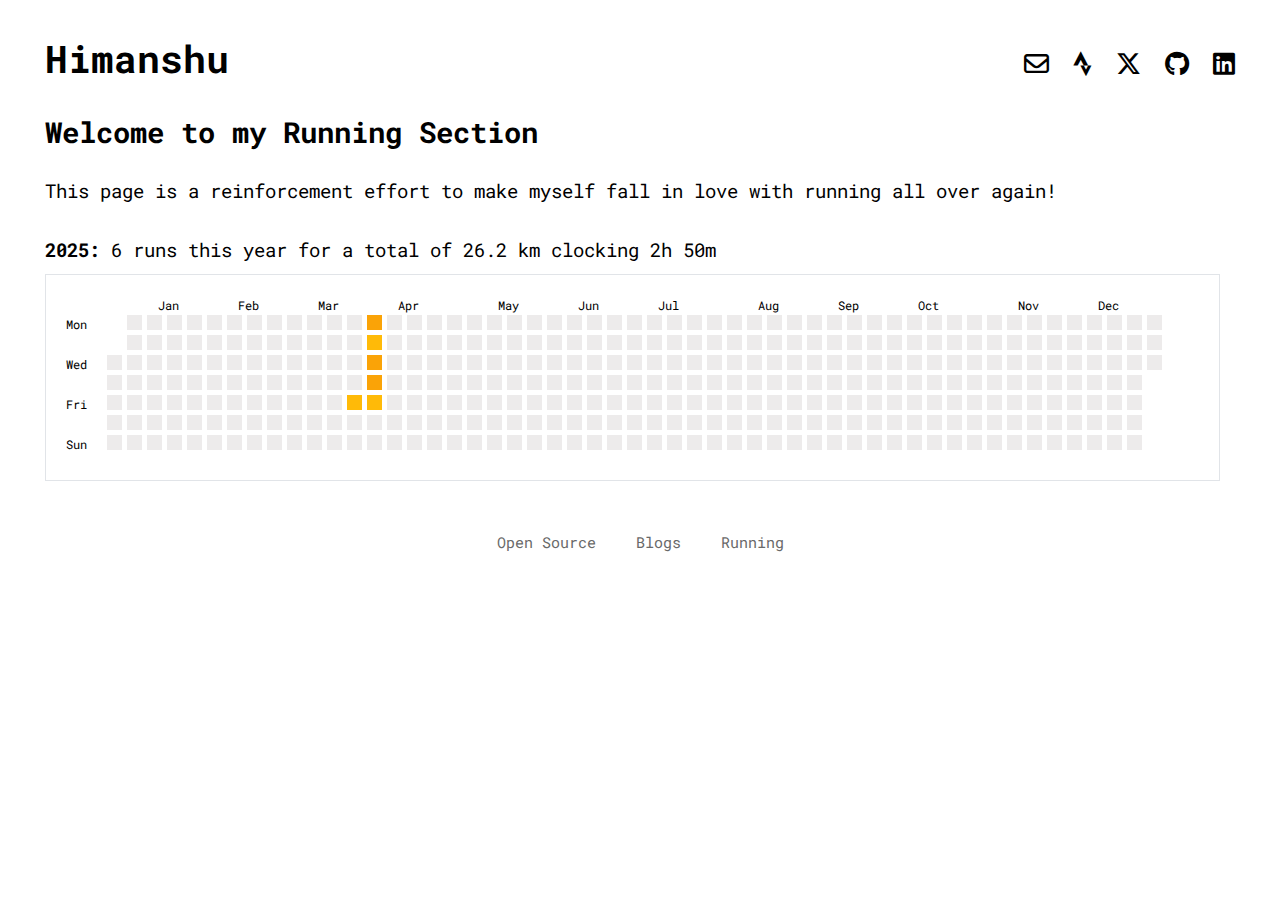
==== running/index.html @ da7d1331 "Update: Migrate to folders" ====
<!doctype html>
<html>
<head>
  <meta charset="utf-8">
  <meta name="viewport" content="width=device-width, initial-scale=1.0">
  <title>Himanshu - Running</title>
  <link rel="stylesheet" href="https://cdnjs.cloudflare.com/ajax/libs/font-awesome/6.5.1/css/all.min.css">
  <link rel="stylesheet" href="/styles.css">
  <link rel="stylesheet" href="https://fonts.googleapis.com/css2?family=Roboto+Mono&display=swap">
  <link rel="icon" href="https://img.icons8.com/?size=100&id=7gn1JUOaj7KZ&format=png&color=000000" type="image/png">

</head>
<body>
<div class="container">
    <div class="main">
        <span class="left"><h1><a href="/" style="color: black; text-decoration: none;">Himanshu</a></h1></span>
        <span class="right">
          <h1>
            <a href="mailto:waitasecant@gmail.com" class="social" style="margin-right: 24px;"><i class="far fa-envelope"></i></a><a href="https://www.strava.com/athletes/waitasecant" target="_blank" class="social" style="margin-right: 24px;"><i class="fab fa-strava"></i></a><a href="https://x.com/intent/follow?screen_name=waitasecant" target="_blank" class="social" style="margin-right: 24px;"><i class="fab fa-x-twitter"></i></a><a href="https://github.com/waitasecant/" target="_blank" class="social" style="margin-right: 24px;"><i class="fab fa-github"></i></a><a href="https://www.linkedin.com/in/waitasecant" target="_blank" class="social"><i class="fab fa-linkedin"></i></a>
          </h1>
        </span>
    </div>
    
    <h2>Welcome to my Running Section</h2>
    <p style="margin-bottom: 30px;">This page is a reinforcement effort to make myself fall in love with running all over again!</p>
    <b>2025: </b><span id="sum25"></span>
    <div class="graph" id="run25">
      <ul class="days">
        <li>Mon</li>
        <li>Tue</li>
        <li>Wed</li>
        <li>Thu</li>
        <li>Fri</li>
        <li>Sat</li>
        <li>Sun</li>
      </ul>
      <div class="scroll-container">
        <ul class="months">
          <li>Jan</li>
          <li>Feb</li>
          <li>Mar</li>
          <li>Apr</li>
          <li>May</li>
          <li>Jun</li>
          <li>Jul</li>
          <li>Aug</li>
          <li>Sep</li>
          <li>Oct</li>
          <li>Nov</li>
          <li>Dec</li>
        </ul>
        <ul class="squares">
          <div id="tooltip" style="visibility: hidden;">
          </div>
        </ul>
      </div>
    </div>  

    <!-- <b>2026: </b><span id="sum26"></span>
    <div class="graph" id="run26">
      <ul class="days">
        <li>Mon</li>
        <li>Tue</li>
        <li>Wed</li>
        <li>Thu</li>
        <li>Fri</li>
        <li>Sat</li>
        <li>Sun</li>
      </ul>
      <div class="scroll-container">
        <ul class="months">
          <li>Jan</li>
          <li>Feb</li>
          <li>Mar</li>
          <li>Apr</li>
          <li>May</li>
          <li>Jun</li>
          <li>Jul</li>
          <li>Aug</li>
          <li>Sep</li>
          <li>Oct</li>
          <li>Nov</li>
          <li>Dec</li>
        </ul>
        <ul class="squares">
          <div id="tooltip" style="visibility: hidden;">
          </div>
        </ul>
      </div>
    </div>   -->

</div>

<footer>
  <a href="/open-source" style="margin: 0px 20px 0px 20px; color: dimgrey; text-decoration: none;" target="_blank">Open Source</a><a href="/blogs" style="margin: 0px 20px 0px 20px; color: dimgrey; text-decoration: none;" target="_blank">Blogs</a><a href="/running" style="margin: 0px 20px 0px 20px; color: dimgrey; text-decoration: none;" target="_blank">Running</a>
</footer>

<script src="/script.js"></script>

</body>
</html>
---- styles.css ----
/* Design fot media queries */
@media (min-width: 1200px) {
  .days {
    padding: 20px 0px 0px 0px;
  }
}

@media (max-width: 1200px) {
  .container {
    max-width: 80%;
    margin: auto;
  }

  .graph {
    display: flex;
    flex-direction: column;
    align-items: flex-end;
  }

  .months {
    display: flex;
    padding-left: 10px;
    overflow-x:visible;
    white-space: nowrap;
  }

  .days {
    padding: 0px 0px 5px 0px;
  }
}

@media (max-width: 568px) {
  .container {
    max-width: 90%;
    margin: auto;
  }

  .main {
    display: flex;
    flex-direction: column;
    align-items:start;
  }

  .left h1 {
    line-height: .8;
    padding: 45px 0px 10px 0px;
  }

  .right h1 {
    line-height: .5;
    padding: 10px 0px 0px 0px;
  }
}

/* Design for all the pages */
body {
  font-family: "Roboto Mono", sans-serif;
  font-size: 19px;
  line-height: 1.5;
  background: #ffffff;
  max-width: 1190px;
  margin: auto;
}

ul {
  list-style-type: none;
}
  
li {
  margin-top: 0px;
  font-family: "Roboto Mono", sans-serif;
}
  
a {
  color: #2A6EA6;
  text-decoration: none;
}

a:hover {
  text-decoration: underline;
}

h1 {
  color: #000;
  clear: both;
  padding-top: 30px;
  margin: 0;
}

a.social {
  margin: 0px;
  font-size: 25px;
  color: rgb(0, 0, 0);
  text-align: right;
}

p {
    text-align: justify;
}

.main {
    display: flex;
    justify-content: space-between;
}

.left {
  text-align: left;
}

.right {
  text-align: right;
}

.left h1 {
  user-select: none;
  -webkit-user-select: none;
  -moz-user-select: none;
  -ms-user-select: none;
}

footer {
  font-size: 15px;
  text-align: center;
  margin: 40px 0px 40px 0px;
}

footer a {
  user-select: none;
  -webkit-user-select: none;
  -moz-user-select: none;
  -ms-user-select: none;
}

/* Design for the running page */
:root {
  --square-size: 15px;
  --square-gap: 5px;
  --week-width: calc(var(--square-size) + var(--square-gap));
  }

.graph {
  padding: 20px;
  border: 1px #e1e4e8 solid;
  margin: 10px 10px 10px 0px;
  font-family: -apple-system, BlinkMacSystemFont, "Segoe UI", Helvetica, Arial, sans-serif, "Apple Color Emoji", "Segoe UI Emoji", "Segoe UI Symbol";
  font-size: 12px;
  display: inline-grid;
  grid-template-areas: "days scroll-container";
  grid-template-columns: auto 1fr;
  grid-gap: 10px;
  -webkit-user-select: none;
  -ms-user-select: none;
  user-select: none;
  max-width: 100%;
}

.scroll-container {
  grid-area: scroll-container;
  overflow-x: auto;
  width: 100%;
  display: flex;
  flex-direction: column;
}

.days {
  grid-area: days;
  /* padding: 20px 0px 0px 0px; */
  margin: 0px;
  grid-template-rows: repeat(7, var(--square-size));
}

.squares {
  grid-area: squares;
  padding: 0px 0px 10px 10px;
  margin: 0px;
  display: grid;
  grid-gap: var(--square-gap);
  grid-template-rows: repeat(7, var(--square-size));
  grid-auto-flow: column;
  grid-auto-columns: var(--square-size);
}

.months {
  grid-area: months;
  display: grid;
  margin: 1px;
  padding: 0px 0px 0px 60px;
  grid-template-columns: calc(var(--week-width) * 4) /* Jan */
                          calc(var(--week-width) * 4) /* Feb */
                          calc(var(--week-width) * 4) /* Mar */
                          calc(var(--week-width) * 5) /* Apr */
                          calc(var(--week-width) * 4) /* May */
                          calc(var(--week-width) * 4) /* Jun */
                          calc(var(--week-width) * 5) /* Jul */
                          calc(var(--week-width) * 4) /* Aug */
                          calc(var(--week-width) * 4) /* Sep */
                          calc(var(--week-width) * 5) /* Oct */
                          calc(var(--week-width) * 4) /* Nov */
                          calc(var(--week-width) * 5) /* Dec */;
}

.days li:nth-child(even) {
  visibility: hidden;
}

.days li {
  margin-bottom: 2px;
}

.squares li {
  background-color: #ffffff;
  transition: background-color 0.3s ease;
}

/* https://coolors.co/palette/03071e-370617-6a040f-9d0208-d00000-dc2f02-e85d04-f48c06-faa307-ffba08 */

.squares li[data-level="10"] {
  background-color: #03071E;
}

.squares li[data-level="9"] {
  background-color: #370617;
}

.squares li[data-level="8"] {
  background-color: #6A040F;
}

.squares li[data-level="7"] {
  background-color: #9D0208;
}

.squares li[data-level="6"] {
  background-color: #D00000;
}

.squares li[data-level="5"] {
  background-color: #DC2F02;
}

.squares li[data-level="4"] {
  background-color: #E85D04;
}

.squares li[data-level="3"] {
  background-color: #F48C06;
}

.squares li[data-level="2"] {
  background-color: #FAA307;
}

.squares li[data-level="1"] {
  background-color: #FFBA08;
}

.squares li[data-level="0"] {
  background-color: #edebeb;
  transition: background-color 0.3s ease;
}

#tooltip {
  position: absolute;
  background-color: #555;
  color: #fff;
  text-align: center;
  border-radius: 6px;
  padding: 5px 0;
  z-index: 1;
  bottom: 125%;
  left: 50%;
  margin-left: -60px;
  opacity: 0;
  transition: opacity 0.3s;
}

#tooltip::after {
  content: "";
  position: absolute;
  top: 100%;
  left: 50%;
  margin-left: -5px;
  border-width: 5px;
  border-style: solid;
  border-color: #555 transparent transparent transparent;
}

.squares li:hover #tooltip {
  visibility: visible;
  opacity: 1;
}

::-moz-selection {
  color: #ffffff;
  background: #2A6EA6;
}

::selection {
  color: #ffffff;
  background: #2A6EA6;
}
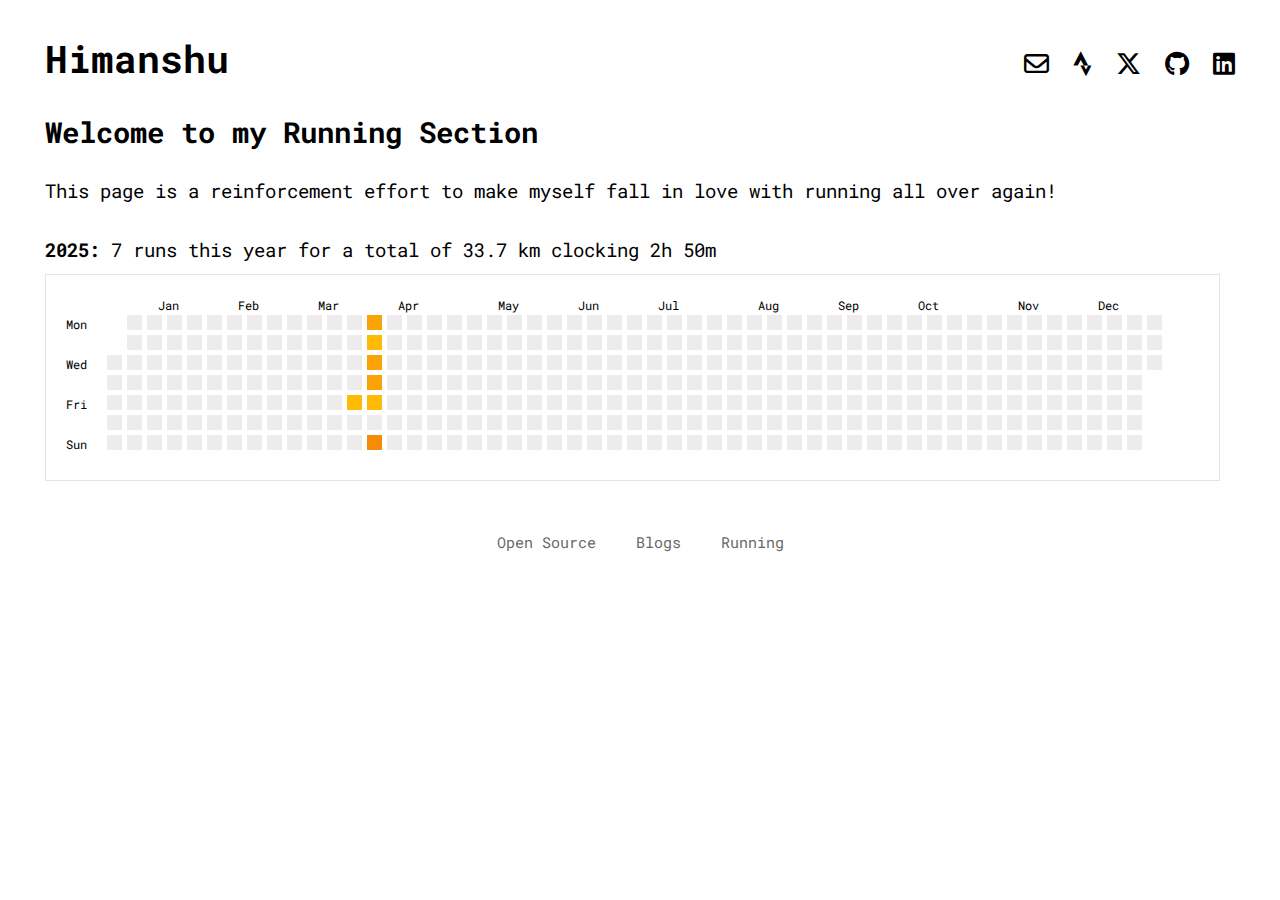
==== commit b24bdde0: "Update: Separated js and data" ====
--- a/running/index.html
+++ b/running/index.html
@@ -23,7 +23,8 @@
     
     <h2>Welcome to my Running Section</h2>
     <p style="margin-bottom: 30px;">This page is a reinforcement effort to make myself fall in love with running all over again!</p>
-    <b>2025: </b><span id="sum25"></span>
+    <div style="margin: 0px 0px;"><b>2025: </b><span id="sum25"></span></div>
+
     <div class="graph" id="run25">
       <ul class="days">
         <li>Mon</li>
@@ -56,7 +57,7 @@
       </div>
     </div>  
 
-    <!-- <b>2026: </b><span id="sum26"></span>
+    <!-- <div style="margin: 20px 0px 0px 0px;"><b>2026: </b><span id="sum26"></span></div>
     <div class="graph" id="run26">
       <ul class="days">
         <li>Mon</li>
